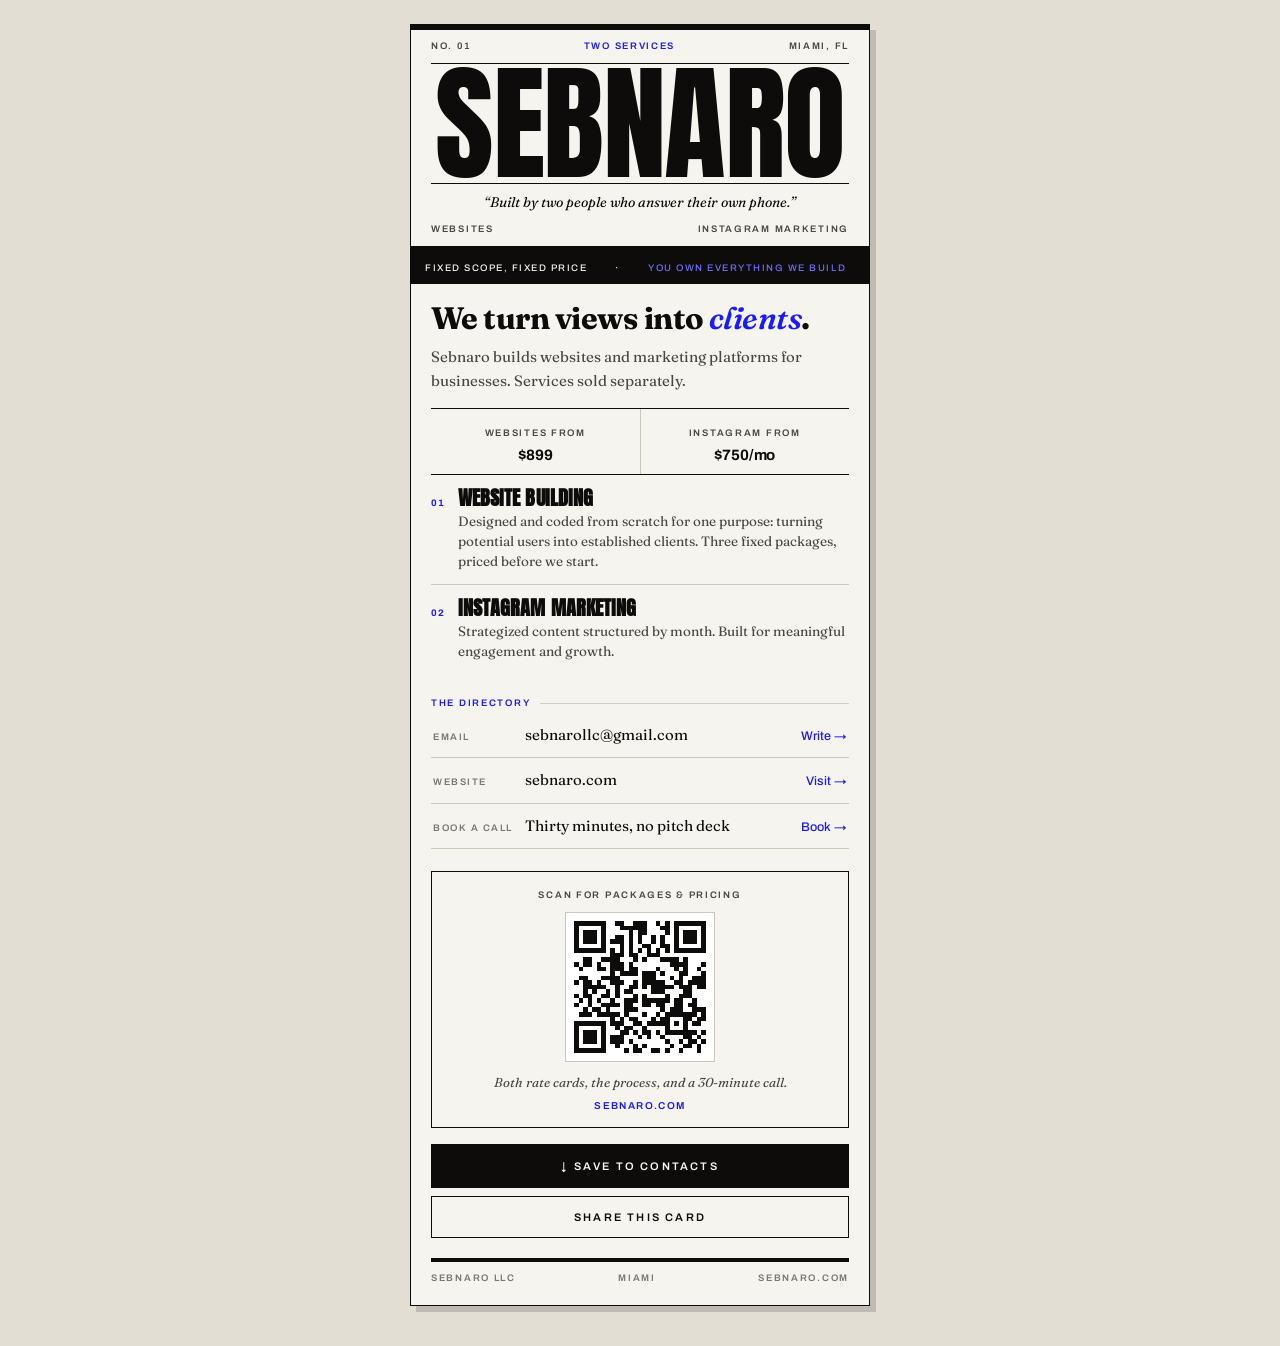
==== card/index.html @ 86223b32 "Merge at-a-glance rows; add business card at /card" ====
<!DOCTYPE html>
<script type="application/json" id="cowork-artifact-meta">
{
  "name": "Sebnaro Business Card",
  "schemaVersion": 1,
  "description": "Sebnaro LLC digital business card — editorial/press style card with both service lines, tap-to-call/email/IG directory, QR code to the website, and a save-to-contacts vCard button.",
  "mcpTools": [],
  "mcpServerNames": []
}
</script>
<html lang="en">
<head>
<meta charset="utf-8">
<meta name="viewport" content="width=device-width, initial-scale=1, viewport-fit=cover">
<title>Sebnaro — Digital Business Card</title>
<meta name="description" content="Sebnaro LLC — websites and Instagram marketing for businesses. Websites from $899, Instagram marketing from $750/mo.">
<meta name="theme-color" content="#F6F4EE">
<meta property="og:title" content="Sebnaro — Websites &amp; Instagram Marketing">
<meta property="og:description" content="Built by two people who answer their own phone.">
<link rel="canonical" href="https://sebnaro.com/card">
<meta property="og:url" content="https://sebnaro.com/card">
<link rel="preconnect" href="https://fonts.googleapis.com">
<link rel="preconnect" href="https://fonts.gstatic.com" crossorigin>
<link href="https://fonts.googleapis.com/css2?family=Anton&family=Fraunces:ital,opsz,wght@0,9..144,400;0,9..144,600;1,9..144,400&family=Archivo:wght@400;500;600;700&display=swap" rel="stylesheet">
<style>
@font-face{font-family:'Anton';font-style:normal;font-weight:400;font-display:swap;
src:url([data-uri]) format('woff2');}
:root{
    --paper:#F6F4EE;
    --paper-2:#EDEAE1;
    --ink:#0D0C0A;
    --ink-60:#4A4741;
    --ink-40:#7B776F;
    --rule:#CCC7BB;
    --blue:#1A1AFF;
    --display:"Anton","Impact","Haettenschweiler","Arial Narrow",system-ui,sans-serif;
    --serif:"Fraunces",Georgia,"Times New Roman",serif;
    --sans:"Archivo",system-ui,-apple-system,"Segoe UI",sans-serif;
  }
  *{box-sizing:border-box;-webkit-tap-highlight-color:transparent}
  html,body{margin:0;padding:0}
  body{
    background:#E2DED3;
    color:var(--ink);
    font-family:var(--serif);
    font-optical-sizing:auto;
    font-size:16px;
    line-height:1.5;
    -webkit-font-smoothing:antialiased;
    display:flex;
    justify-content:center;
    align-items:flex-start;
    padding:24px 16px 40px;
    min-height:100vh;
  }
  .card{
    width:100%;
    max-width:460px;
    background:var(--paper);
    border:1px solid var(--ink);
    box-shadow:6px 6px 0 rgba(13,12,10,.16);
    padding:0 20px 20px;
    position:relative;
    container-type:inline-size;
  }
  .label{
    font-family:var(--sans);
    font-size:9.5px;
    font-weight:600;
    letter-spacing:.18em;
    text-transform:uppercase;
    color:var(--ink-60);
    white-space:nowrap;
  }
  .rule{height:1px;background:var(--ink);opacity:.85}
  .rule--thin{background:var(--rule)}

  /* ── Masthead ─────────────────────────── */
  .topbar{height:5px;background:var(--ink);margin:0 -20px}
  .kicker{
    display:flex;justify-content:space-between;align-items:center;gap:8px;
    padding:9px 0 8px;
  }
  .kicker .mid{color:var(--blue)}
  .masthead{
    font-family:var(--display);
    font-weight:400;
    font-size:clamp(56px,17.5vw,80px);
    font-size:30.5cqw;
    line-height:.84;
    letter-spacing:-.012em;
    text-align:center;
    margin:2px 0 6px;
    padding-top:6px;
    border-top:1px solid var(--ink);
    text-transform:uppercase;
  }
  .tagline{
    font-family:var(--serif);
    font-style:italic;
    font-weight:400;
    font-size:14px;
    text-align:center;
    padding:8px 0 9px;
    border-top:1px solid var(--ink);
  }
  .servicerow{
    display:flex;justify-content:space-between;align-items:center;
    padding-bottom:9px;
  }
  .ticker{
    margin:0 -20px;
    background:var(--ink);
    color:var(--paper);
    overflow:hidden;
    white-space:nowrap;
  }
  .ticker__track{display:inline-block;padding:7px 0;animation:slide 26s linear infinite}
  .ticker span{
    font-family:var(--sans);
    font-size:9.5px;font-weight:500;letter-spacing:.16em;text-transform:uppercase;
    padding:0 14px;
  }
  .ticker b{color:#6E6EFF;font-weight:500}
  @keyframes slide{from{transform:translateX(0)}to{transform:translateX(-50%)}}
  @media (prefers-reduced-motion:reduce){.ticker__track{animation:none}}

  /* ── Lede ─────────────────────────── */
  .lede{padding:18px 0 0}
  .lede h1{
    font-family:var(--serif);
    font-weight:700;
    font-size:clamp(26px,7.6vw,31px);
    line-height:1.06;
    letter-spacing:-.017em;
    margin:0 0 11px;
  }
  .lede h1 em{font-style:italic;color:var(--blue);font-weight:600}
  .lede p{margin:0;font-size:15px;line-height:1.55;color:var(--ink-60)}

  /* ── Price strip ─────────────────────────── */
  .prices{
    display:flex;margin-top:16px;
    border-top:1px solid var(--ink);border-bottom:1px solid var(--ink);
  }
  .prices div{flex:1;padding:9px 0 8px;text-align:center}
  .prices div+div{border-left:1px solid var(--rule)}
  .prices .amt{
    font-family:var(--sans);font-weight:700;font-size:15px;letter-spacing:-.01em;
    display:block;margin-top:2px;
  }

  /* ── Services ─────────────────────────── */
  .svc{padding:13px 0;border-bottom:1px solid var(--rule);display:flex;gap:12px;align-items:baseline}
  .svc:last-of-type{border-bottom:0}
  .svc__no{
    font-family:var(--sans);font-size:9.5px;font-weight:700;letter-spacing:.14em;
    color:var(--blue);flex:0 0 auto;padding-top:3px;
  }
  .svc__name{
    font-family:var(--display);text-transform:uppercase;
    font-size:20px;letter-spacing:.005em;line-height:1;margin:0 0 4px;
  }
  .svc__desc{margin:0;font-size:13.5px;line-height:1.45;color:var(--ink-60)}

  /* ── Directory ─────────────────────────── */
  .section-head{display:flex;align-items:center;gap:10px;margin:22px 0 2px}
  .section-head .label{color:var(--blue);white-space:nowrap}
  .section-head .rule{flex:1}
  .dir{list-style:none;margin:0;padding:0}
  .dir li{border-bottom:1px solid var(--rule)}
  .dir a{display:flex;align-items:baseline;gap:10px;padding:11px 2px;text-decoration:none;color:var(--ink)}
  .dir a:active{background:var(--paper-2)}
  .dir .k{
    font-family:var(--sans);font-size:9.5px;font-weight:600;
    letter-spacing:.16em;text-transform:uppercase;color:var(--ink-40);flex:0 0 82px;
    line-height:1.4;
  }
  .dir .v{font-size:15px;flex:1;overflow-wrap:anywhere}
  .dir .go{font-family:var(--sans);font-size:12.5px;font-weight:500;color:var(--blue);flex:0 0 auto}

  /* ── QR ─────────────────────────── */
  .qr{margin-top:22px;border:1px solid var(--ink);padding:16px 16px 14px;text-align:center}
  .qr__label{margin-bottom:10px}
  .qr__frame{
    width:150px;height:150px;margin:0 auto;display:block;
    background:#fff;padding:8px;border:1px solid var(--rule);
  }
  .qr__frame svg{width:100%;height:100%;display:block;shape-rendering:crispEdges}
  .qr__cap{font-family:var(--serif);font-style:italic;font-size:13px;margin:11px 0 0;color:var(--ink-60)}
  .qr__url{font-family:var(--sans);font-size:10px;font-weight:600;letter-spacing:.14em;text-transform:uppercase;color:var(--blue);margin-top:5px}

  /* ── Buttons ─────────────────────────── */
  .save,.share{
    display:block;width:100%;
    font-family:var(--sans);font-size:11px;font-weight:600;
    letter-spacing:.2em;text-transform:uppercase;
    padding:15px 12px;cursor:pointer;border:1px solid var(--ink);
  }
  .save{margin-top:16px;background:var(--ink);color:var(--paper);transition:background .15s}
  .save:hover{background:var(--blue);border-color:var(--blue)}
  .save:active{transform:translateY(1px)}
  .share{margin-top:8px;background:transparent;color:var(--ink);padding:14px 12px}
  .share:hover{background:var(--paper-2)}

  .colophon{
    margin-top:20px;padding-top:9px;border-top:4px solid var(--ink);
    display:flex;justify-content:space-between;align-items:center;gap:8px;
  }
  .colophon .label{color:var(--ink-40)}
  .toast{
    position:fixed;left:50%;bottom:26px;transform:translateX(-50%) translateY(14px);
    background:var(--ink);color:var(--paper);
    font-family:var(--sans);font-size:10.5px;letter-spacing:.16em;text-transform:uppercase;
    padding:11px 18px;opacity:0;pointer-events:none;transition:opacity .2s,transform .2s;z-index:9;
  }
  .toast.on{opacity:1;transform:translateX(-50%) translateY(0)}
</style>
</head>
<body>
<main class="card">
  <div class="topbar"></div>

  <div class="kicker">
    <span class="label">No. 01</span>
    <span class="label mid">Two Services</span>
    <span class="label">Miami, FL</span>
  </div>

  <h1 class="masthead">Sebnaro</h1>

  <div class="tagline">“Built by two people who answer their own phone.”</div>

  <div class="servicerow">
    <span class="label">Websites</span>
    <span class="label">Instagram Marketing</span>
  </div>

  <div class="ticker">
    <div class="ticker__track">
      <span>Fixed scope, fixed price</span><span>·</span><span><b>You own everything we build</b></span><span>·</span><span>You work directly with the founders</span><span>·</span><span>Live in 30 days, or you don't pay for it</span><span>·</span>
      <span>Fixed scope, fixed price</span><span>·</span><span><b>You own everything we build</b></span><span>·</span><span>You work directly with the founders</span><span>·</span><span>Live in 30 days, or you don't pay for it</span><span>·</span>
    </div>
  </div>

  <section class="lede">
    <h1>We turn views into <em>clients</em>.</h1>
    <p>Sebnaro builds websites and marketing platforms for businesses. Services sold separately.</p>
  </section>

  <div class="prices">
    <div><span class="label">Websites from</span><span class="amt">$899</span></div>
    <div><span class="label">Instagram from</span><span class="amt">$750/mo</span></div>
  </div>

  <section>
    <div class="svc">
      <span class="svc__no">01</span>
      <div>
        <h2 class="svc__name">Website Building</h2>
        <p class="svc__desc">Designed and coded from scratch for one purpose: turning potential users into established clients. Three fixed packages, priced before we start.</p>
      </div>
    </div>
    <div class="svc">
      <span class="svc__no">02</span>
      <div>
        <h2 class="svc__name">Instagram Marketing</h2>
        <p class="svc__desc">Strategized content structured by month. Built for meaningful engagement and growth.</p>
      </div>
    </div>
  </section>

  <div class="section-head">
    <span class="label">The Directory</span>
    <span class="rule rule--thin"></span>
  </div>

  <ul class="dir">
    <li><a href="mailto:sebnarollc@gmail.com?subject=Project%20enquiry%20—%20Sebnaro"><span class="k">Email</span><span class="v">sebnarollc@gmail.com</span><span class="go">Write →</span></a></li>
    <li><a href="https://sebnaro.com" target="_blank" rel="noopener"><span class="k">Website</span><span class="v">sebnaro.com</span><span class="go">Visit →</span></a></li>
    <li><a href="https://sebnaro.com/#contact" target="_blank" rel="noopener"><span class="k">Book a call</span><span class="v">Thirty minutes, no pitch deck</span><span class="go">Book →</span></a></li>
  </ul>

  <section class="qr">
    <div class="label qr__label">Scan for packages &amp; pricing</div>
    <div class="qr__frame">
      <svg xmlns="http://www.w3.org/2000/svg" viewBox="0 0 29 29" role="img" aria-label="QR code linking to sebnaro.com"><path stroke="#0D0C0A" d="M0 0.5h7m2 0h2m2 0h3m2 0h1m1 0h1m1 0h7m-29 1h1m5 0h1m3 0h6m3 0h2m1 0h1m5 0h1m-29 1h1m1 0h3m1 0h1m5 0h1m1 0h2m4 0h1m1 0h1m1 0h3m1 0h1m-29 1h1m1 0h3m1 0h1m2 0h2m1 0h1m1 0h1m2 0h1m1 0h1m2 0h1m1 0h3m1 0h1m-29 1h1m1 0h3m1 0h1m1 0h3m1 0h1m1 0h1m2 0h1m1 0h1m2 0h1m1 0h3m1 0h1m-29 1h1m5 0h1m3 0h1m1 0h1m2 0h2m2 0h2m1 0h1m5 0h1m-29 1h7m1 0h1m1 0h1m1 0h1m1 0h1m1 0h1m1 0h1m1 0h1m1 0h7m-21 1h3m1 0h2m2 0h3m-17 1h2m2 0h4m3 0h1m1 0h1m3 0h4m1 0h1m-25 1h1m1 0h2m1 0h1m2 0h3m1 0h1m8 0h4m3 0h1m-28 1h1m3 0h2m1 0h3m1 0h2m4 0h1m3 0h1m1 0h1m2 0h1m-20 1h1m1 0h4m1 0h3m1 0h1m3 0h2m3 0h1m-28 1h2m3 0h4m5 0h3m3 0h1m1 0h1m2 0h3m-29 1h1m1 0h2m1 0h1m2 0h3m2 0h1m1 0h5m2 0h2m1 0h4m-27 1h5m2 0h1m2 0h2m1 0h1m1 0h5m1 0h3m1 0h2m-27 1h1m1 0h1m2 0h1m1 0h1m1 0h2m4 0h3m4 0h2m-26 1h1m1 0h2m2 0h2m1 0h1m3 0h1m1 0h1m4 0h1m2 0h3m-25 1h1m1 0h1m1 0h1m2 0h1m2 0h3m1 0h6m1 0h2m2 0h1m-27 1h1m2 0h1m2 0h4m1 0h2m2 0h2m1 0h2m2 0h2m1 0h2m-25 1h1m1 0h2m1 0h1m3 0h3m5 0h1m1 0h3m2 0h3m-28 1h3m1 0h5m1 0h1m3 0h1m2 0h1m1 0h7m1 0h1m-21 1h1m1 0h1m1 0h2m3 0h1m1 0h2m3 0h2m1 0h2m-29 1h7m1 0h3m2 0h2m1 0h5m1 0h1m1 0h1m1 0h2m-28 1h1m5 0h1m2 0h1m1 0h2m2 0h1m4 0h1m3 0h1m-25 1h1m1 0h3m1 0h1m3 0h2m1 0h1m1 0h2m1 0h1m1 0h7m1 0h1m-29 1h1m1 0h3m1 0h1m1 0h3m3 0h1m1 0h1m2 0h1m4 0h2m1 0h1m-28 1h1m1 0h3m1 0h1m1 0h3m1 0h1m7 0h1m2 0h1m1 0h2m1 0h1m-29 1h1m5 0h1m2 0h1m3 0h1m1 0h1m5 0h1m2 0h2m1 0h1m-28 1h7m4 0h1m1 0h2m2 0h2m1 0h1m2 0h1m3 0h1"/></svg>
    </div>
    <p class="qr__cap">Both rate cards, the process, and a 30-minute call.</p>
    <div class="qr__url">sebnaro.com</div>
  </section>

  <button class="save" id="saveBtn">↓ Save to contacts</button>
  <button class="share" id="shareBtn">Share this card</button>

  <div class="colophon">
    <span class="label">Sebnaro LLC</span>
    <span class="label">Miami</span>
    <span class="label">sebnaro.com</span>
  </div>
</main>

<div class="toast" id="toast">Copied</div>

<script>
(function(){
  var toastEl = document.getElementById('toast');
  function toast(msg){
    toastEl.textContent = msg;
    toastEl.classList.add('on');
    setTimeout(function(){ toastEl.classList.remove('on'); }, 1900);
  }

  var vcard = [
    'BEGIN:VCARD',
    'VERSION:3.0',
    'N:;Sebnaro;;;',
    'FN:Sebnaro',
    'ORG:Sebnaro LLC',
    'TITLE:Websites & Instagram Marketing',
    'EMAIL;TYPE=WORK:sebnarollc@gmail.com',
    'URL:https://sebnaro.com',
    'ADR;TYPE=WORK:;;;Miami;FL;;USA',
    'NOTE:Websites from $899. Instagram marketing from $750/mo. Services sold separately.',
    'END:VCARD'
  ].join('\r\n');

  document.getElementById('saveBtn').addEventListener('click', function(){
    var blob = new Blob([vcard], {type:'text/vcard;charset=utf-8'});
    var url = URL.createObjectURL(blob);
    var a = document.createElement('a');
    a.href = url; a.download = 'Sebnaro.vcf';
    document.body.appendChild(a); a.click(); document.body.removeChild(a);
    setTimeout(function(){ URL.revokeObjectURL(url); }, 1500);
    toast('Contact downloaded');
  });

  document.getElementById('shareBtn').addEventListener('click', function(){
    var data = {
      title: 'Sebnaro — Websites & Instagram Marketing',
      text: 'Built by two people who answer their own phone.',
      url: window.location.href
    };
    if (navigator.share) { navigator.share(data).catch(function(){}); }
    else if (navigator.clipboard) { navigator.clipboard.writeText(window.location.href).then(function(){ toast('Link copied'); }); }
    else { toast(window.location.href); }
  });
})();
</script>
</body>
</html>
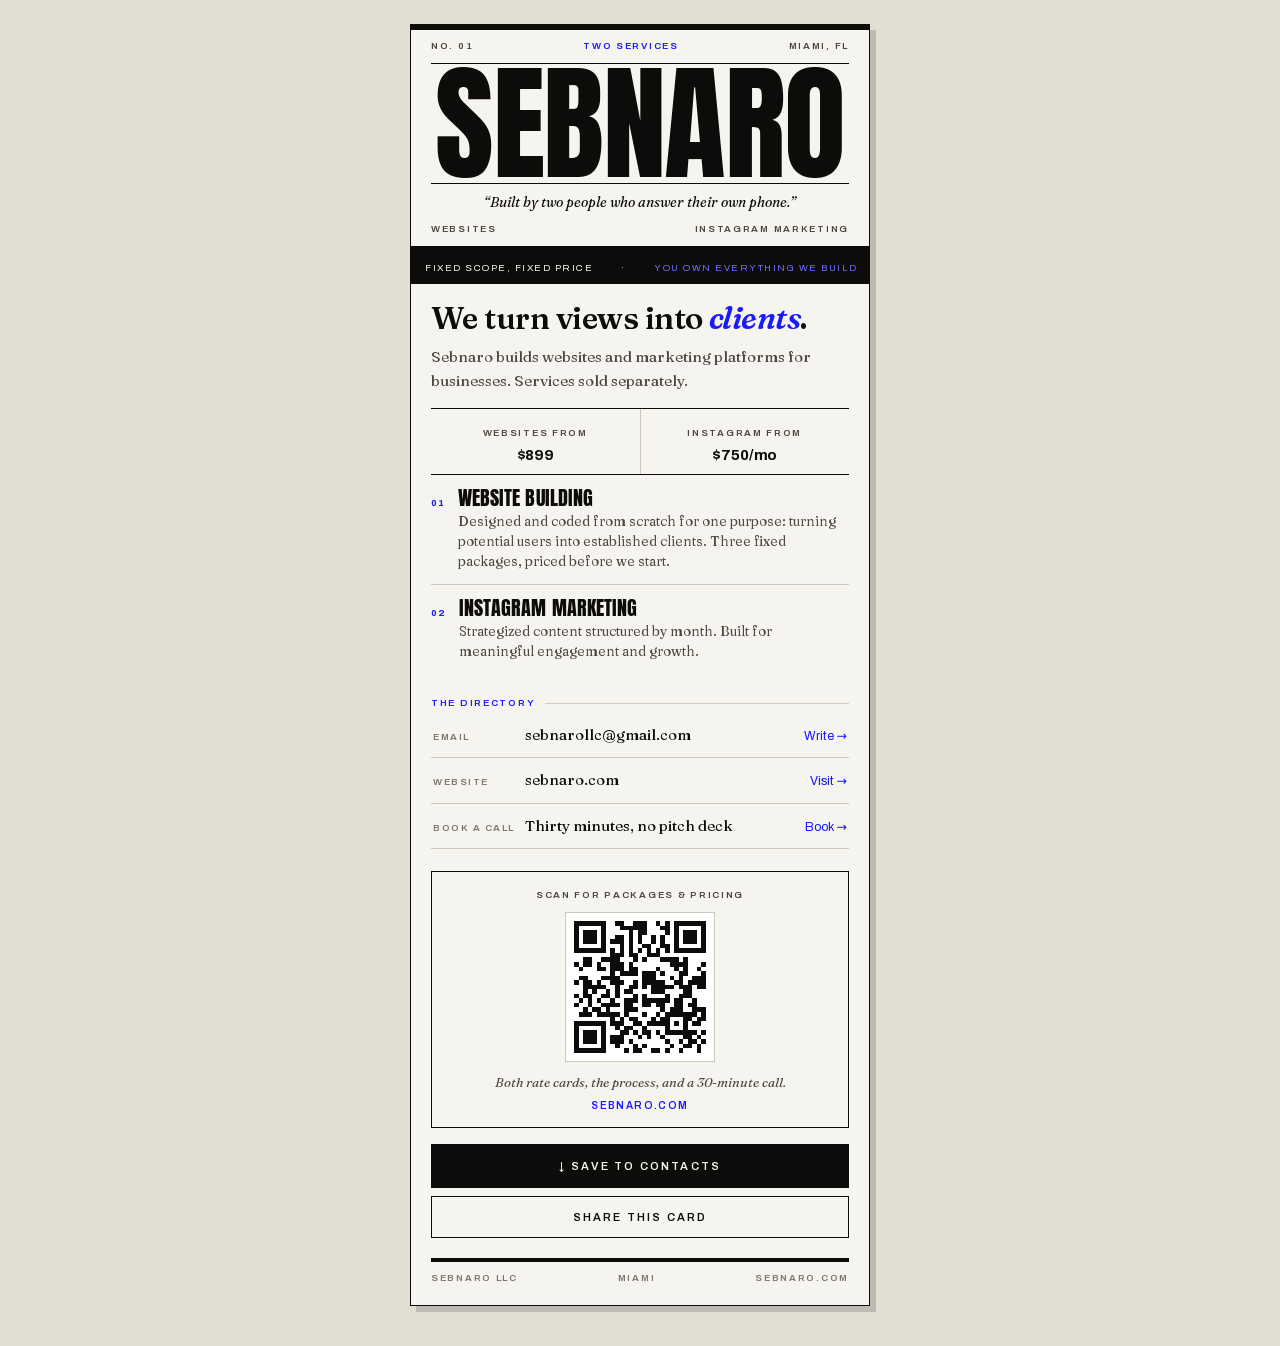
==== commit 5ee13892: "Self-host and subset fonts, share rate-card CSS, fix synthesized bold on Anton headings" ====
--- a/card/index.html
+++ b/card/index.html
@@ -19,9 +19,10 @@
 <meta property="og:description" content="Built by two people who answer their own phone.">
 <link rel="canonical" href="https://sebnaro.com/card">
 <meta property="og:url" content="https://sebnaro.com/card">
-<link rel="preconnect" href="https://fonts.googleapis.com">
-<link rel="preconnect" href="https://fonts.gstatic.com" crossorigin>
-<link href="https://fonts.googleapis.com/css2?family=Anton&family=Fraunces:ital,opsz,wght@0,9..144,400;0,9..144,600;1,9..144,400&family=Archivo:wght@400;500;600;700&display=swap" rel="stylesheet">
+<!-- Anton stays embedded below: the masthead is sized in container units and
+     overflows the card if it ever falls back. Everything else is shared. -->
+<link rel="preload" as="font" type="font/woff2" href="/fonts/archivo-400.woff2" crossorigin>
+<link rel="stylesheet" href="/assets/fonts.css">
 <style>
 @font-face{font-family:'Anton';font-style:normal;font-weight:400;font-display:swap;
 src:url([data-uri]) format('woff2');}
@@ -158,7 +159,7 @@
     color:var(--blue);flex:0 0 auto;padding-top:3px;
   }
   .svc__name{
-    font-family:var(--display);text-transform:uppercase;
+    font-family:var(--display);font-weight:400;text-transform:uppercase;
     font-size:20px;letter-spacing:.005em;line-height:1;margin:0 0 4px;
   }
   .svc__desc{margin:0;font-size:13.5px;line-height:1.45;color:var(--ink-60)}
--- a/assets/fonts.css
+++ b/assets/fonts.css
@@ -0,0 +1,46 @@
+/* Sebnaro type, self-hosted.
+   Previously pulled from fonts.googleapis.com, which cost every visitor two extra
+   DNS + TLS handshakes and a render-blocking stylesheet before any font could start
+   downloading. These are the same Google faces, served from our own origin.
+
+   Subset to the characters this site uses plus Basic Latin, Latin-1 Supplement and
+   Latin Extended-A, so accented names typed into the lead form still render.
+   Fraunces is a variable font instanced to the 400-600 weight range, the only
+   weights the site asks for. 140 KB -> 111 KB.
+
+   Arrows and the nav caret were never in Google's latin subsets either; they fall
+   back to a system face exactly as they always have. */
+
+@font-face{
+  font-family:'Anton';
+  font-style:normal; font-weight:400; font-display:swap;
+  src:url(/fonts/anton-400.woff2) format('woff2');
+}
+
+@font-face{
+  font-family:'Archivo';
+  font-style:normal; font-weight:400; font-display:swap;
+  src:url(/fonts/archivo-400.woff2) format('woff2');
+}
+@font-face{
+  font-family:'Archivo';
+  font-style:normal; font-weight:600; font-display:swap;
+  src:url(/fonts/archivo-600.woff2) format('woff2');
+}
+/* 700 is never declared in our CSS; it is what <b> and <strong> resolve to. */
+@font-face{
+  font-family:'Archivo';
+  font-style:normal; font-weight:700; font-display:swap;
+  src:url(/fonts/archivo-700.woff2) format('woff2');
+}
+
+@font-face{
+  font-family:'Fraunces';
+  font-style:normal; font-weight:400 600; font-display:swap;
+  src:url(/fonts/fraunces-var.woff2) format('woff2');
+}
+@font-face{
+  font-family:'Fraunces';
+  font-style:italic; font-weight:400 600; font-display:swap;
+  src:url(/fonts/fraunces-var-italic.woff2) format('woff2');
+}
